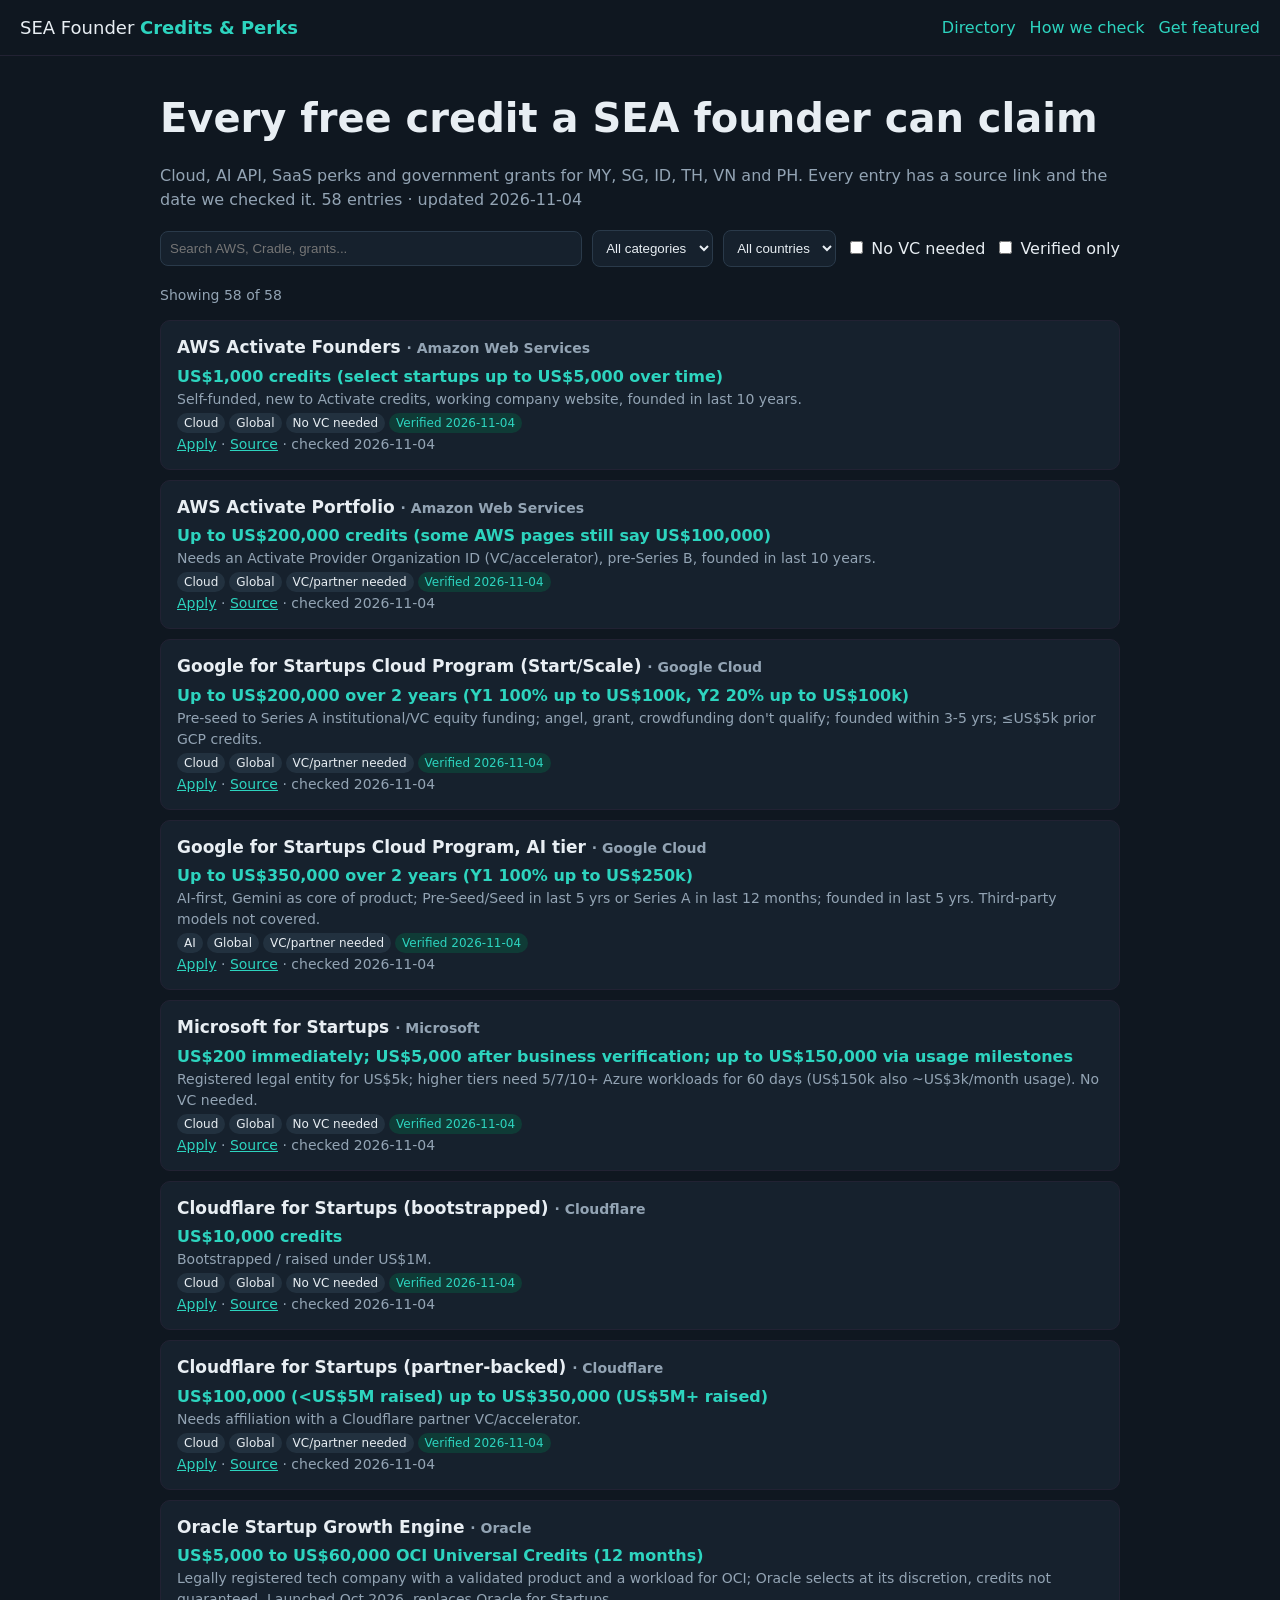
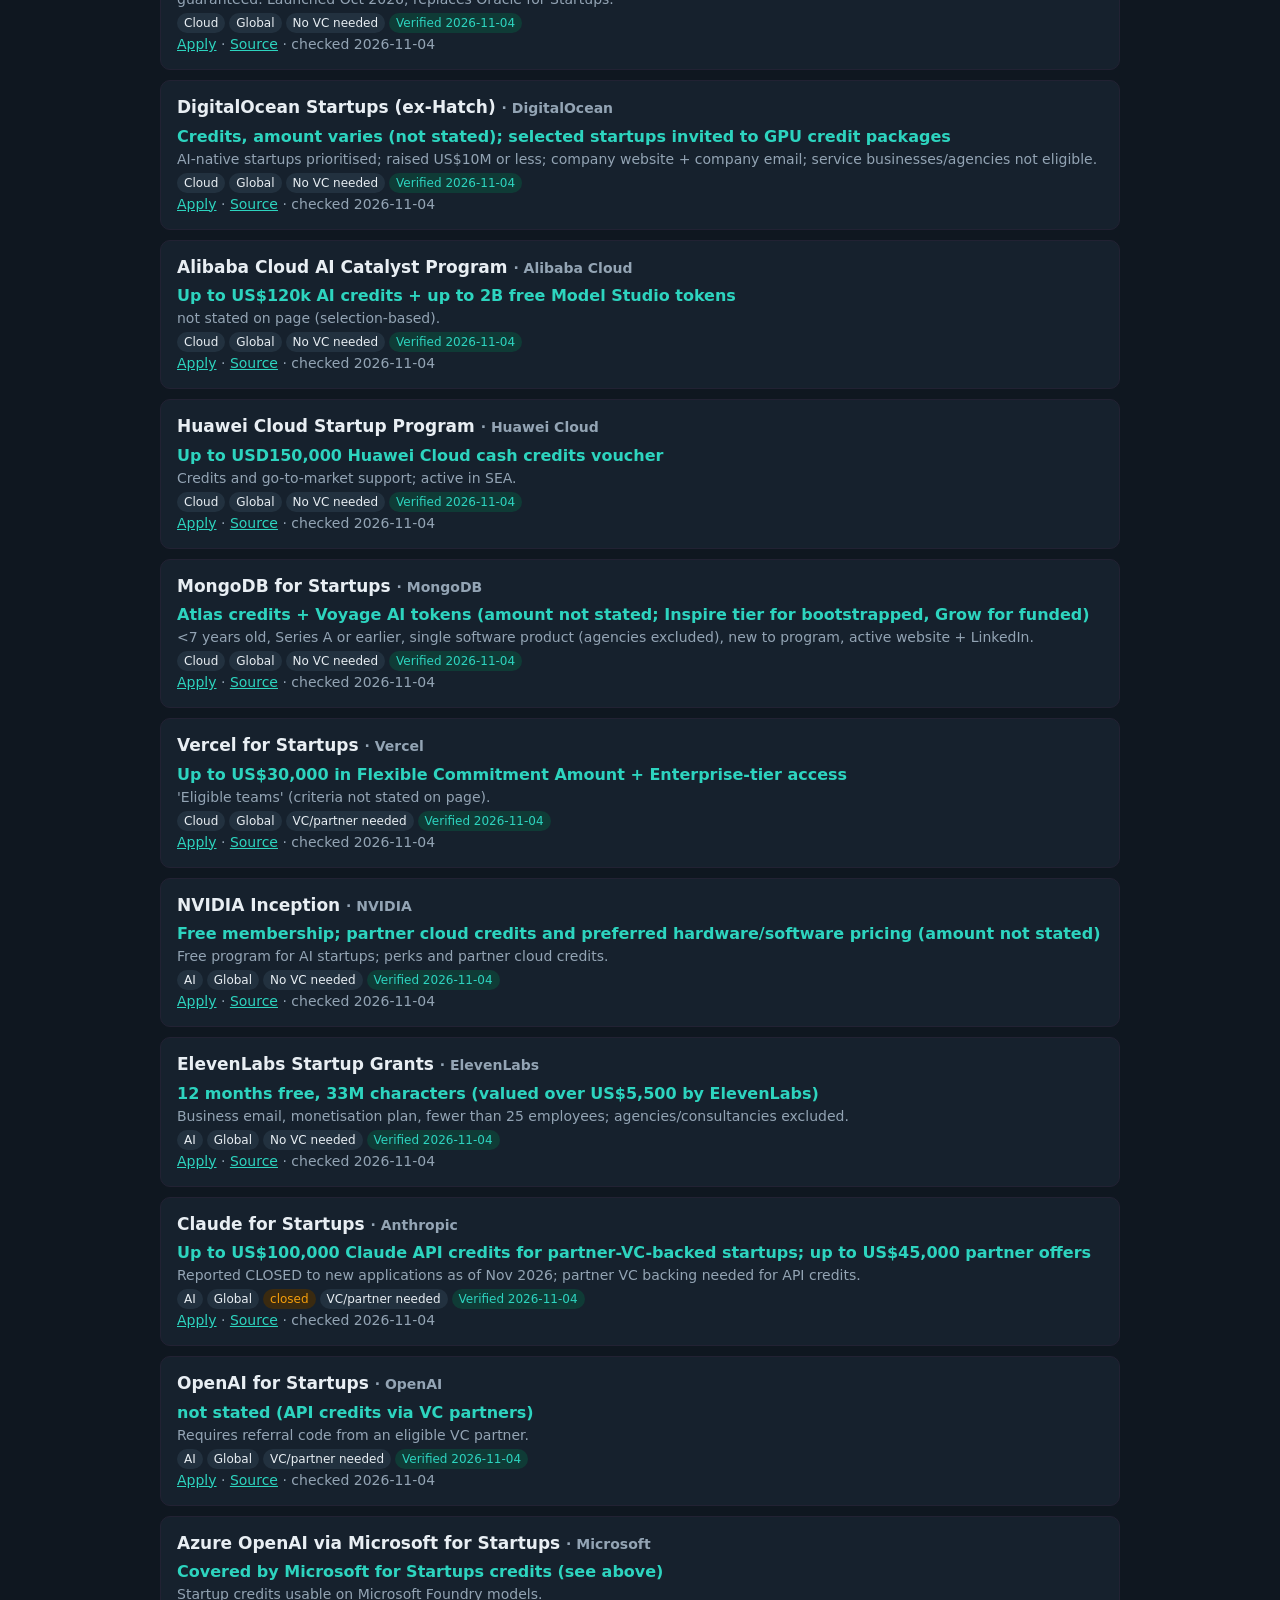
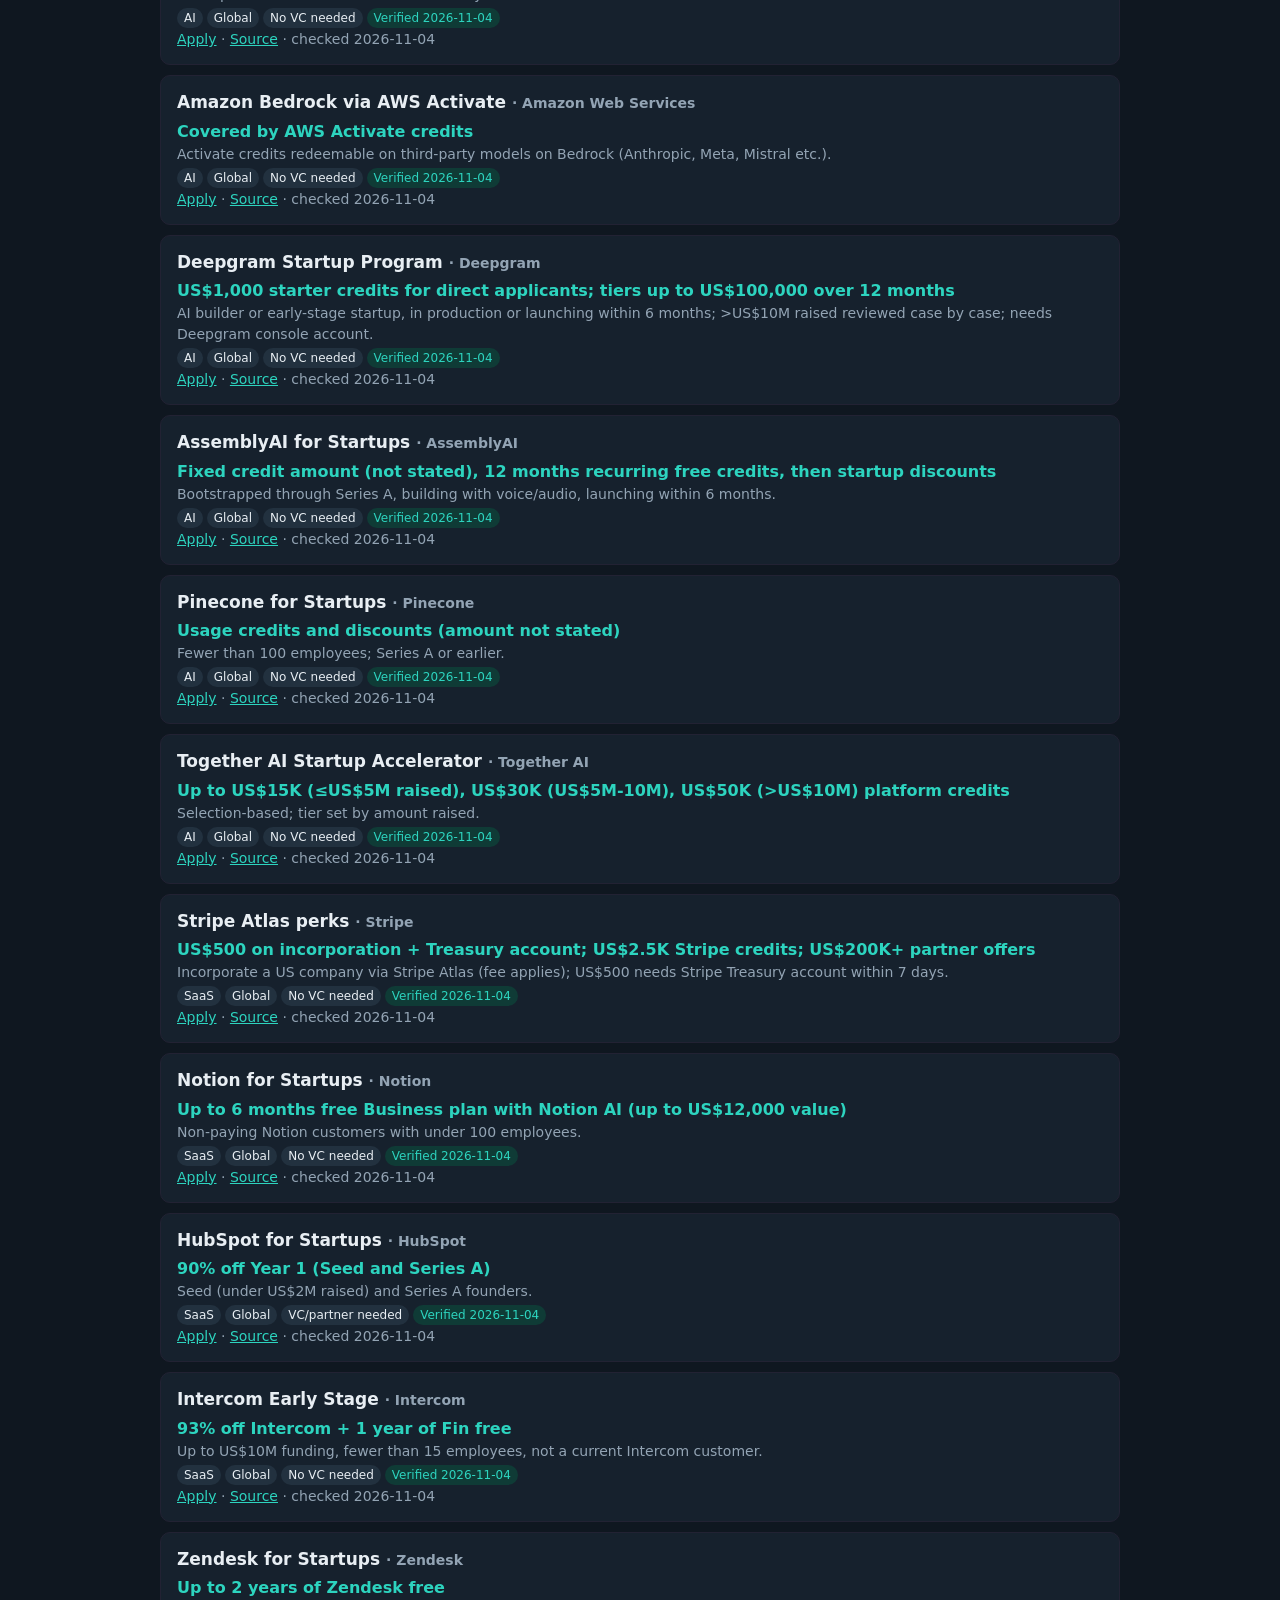
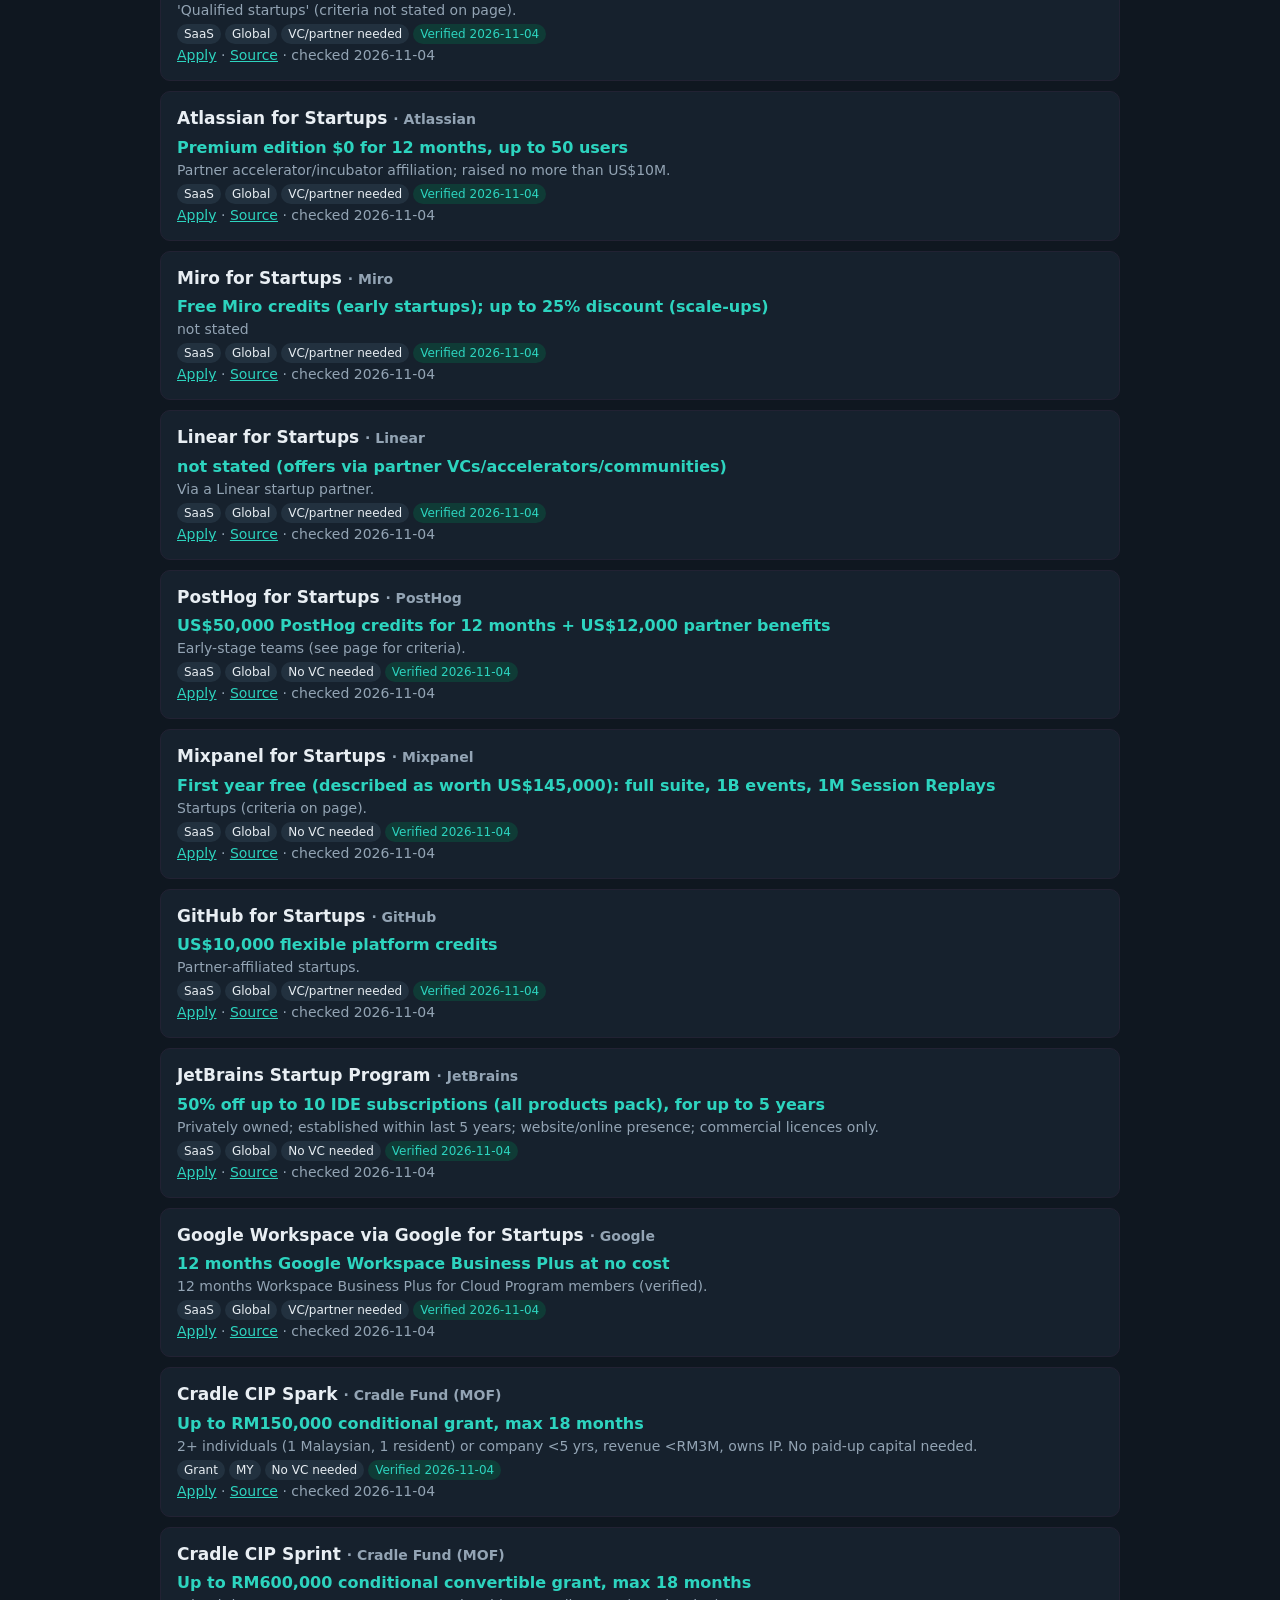
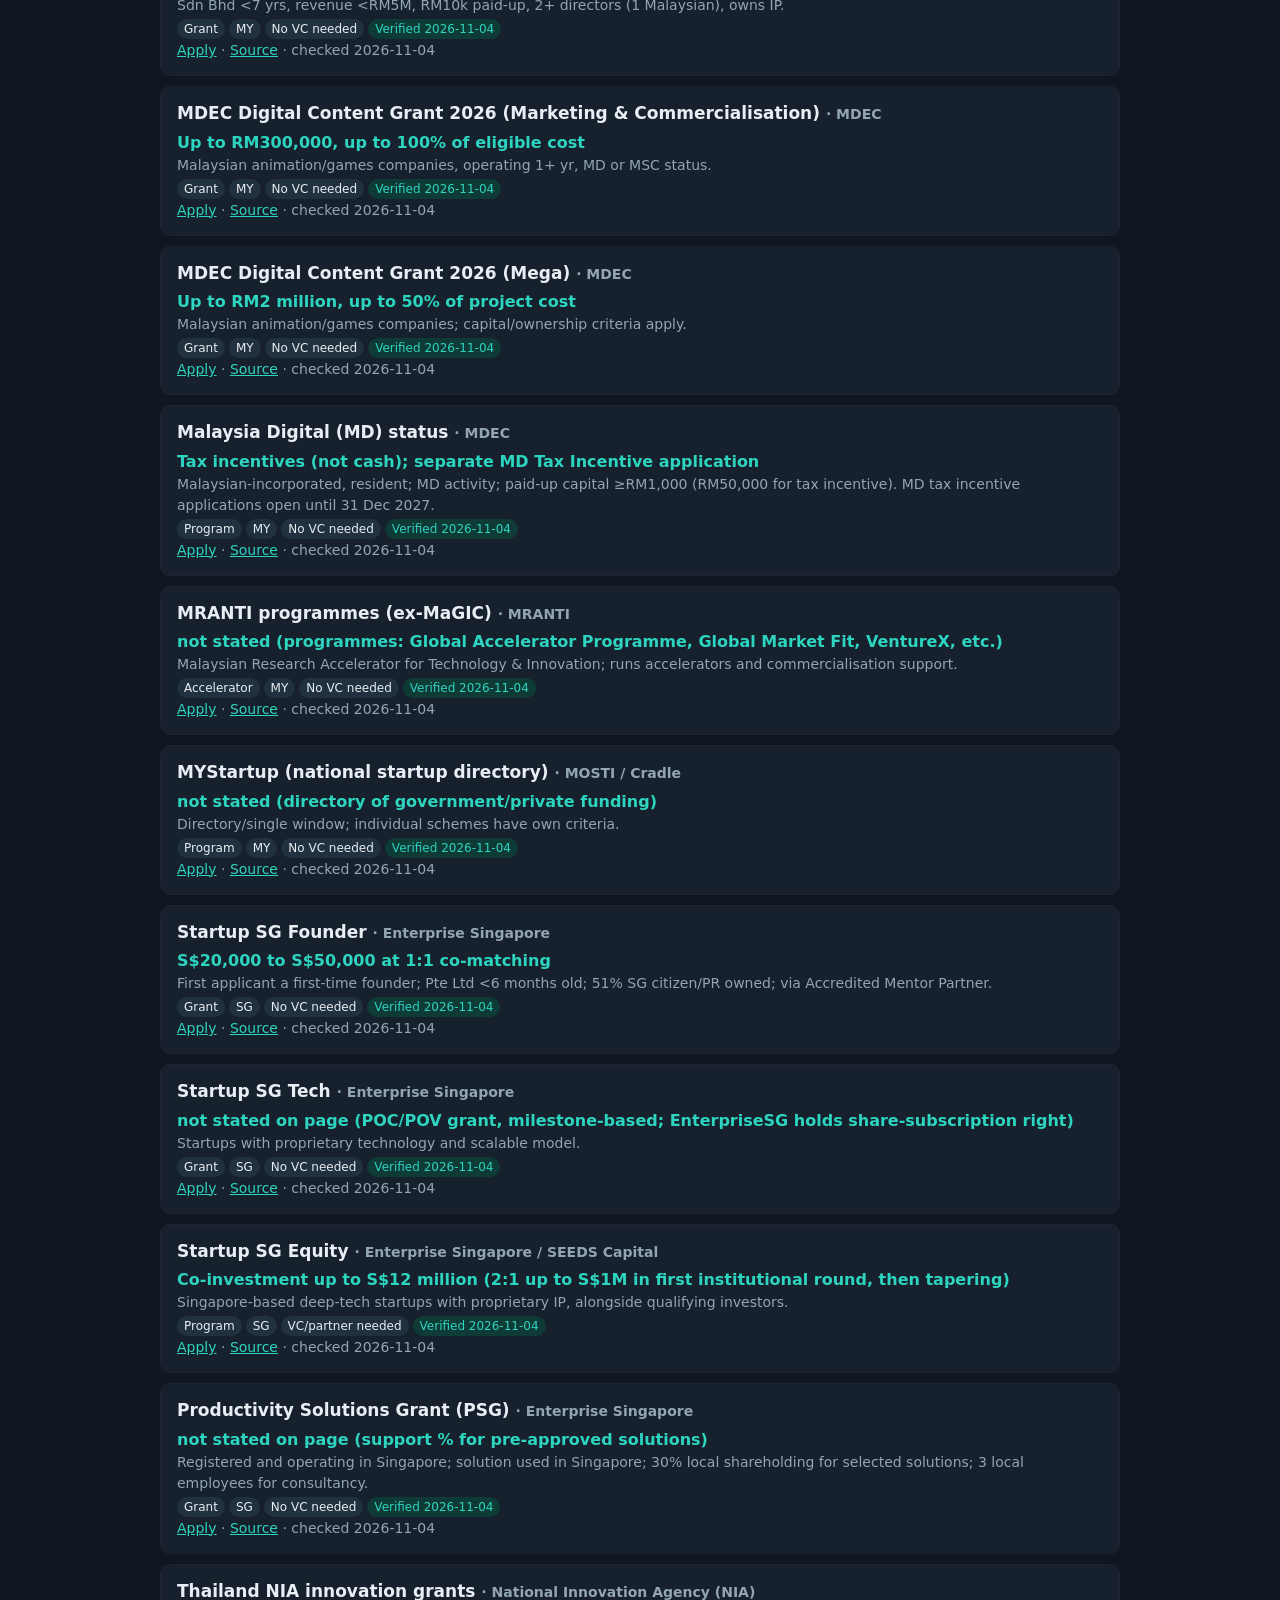
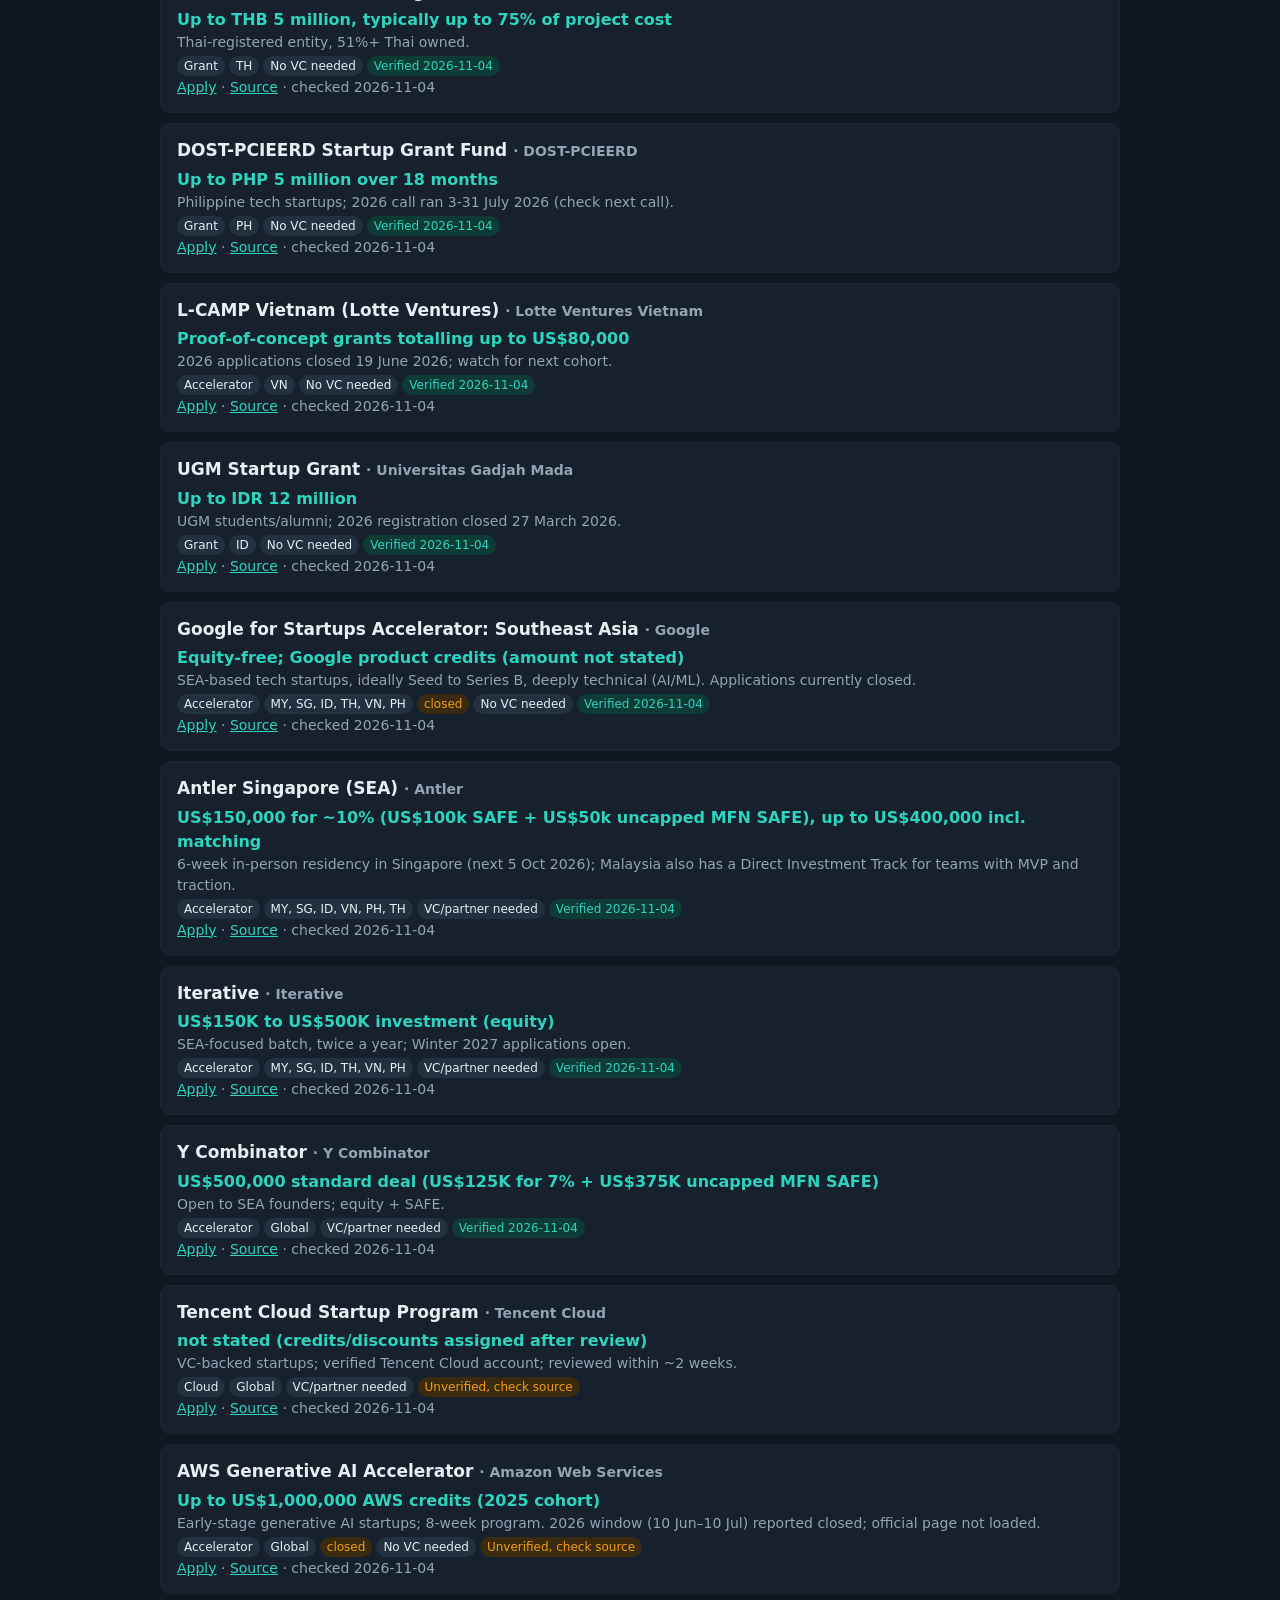
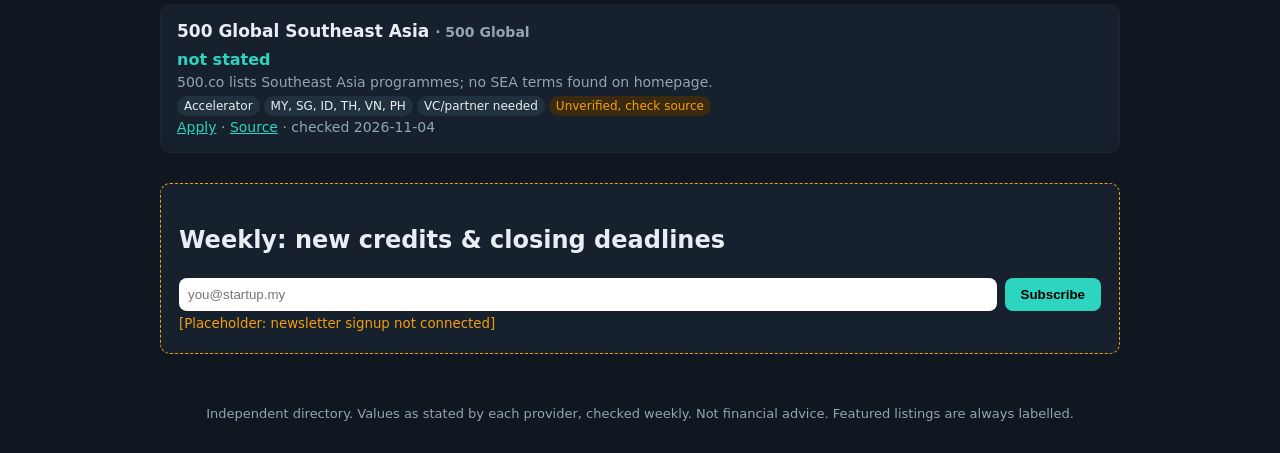
==== index.html @ c635962f "Launch SEA Founder Credits & Perks" ====
<!doctype html><html lang="en"><head><meta charset="utf-8"><meta name="viewport" content="width=device-width,initial-scale=1"><link rel="stylesheet" href="style.css"><title>SEA Founder Credits & Perks: free cloud, AI and grant money for Southeast Asian startups</title><meta name="description" content="Dated, sourced list of startup credits, perks and grants for founders in Malaysia, Singapore, Indonesia, Thailand, Vietnam and the Philippines."></head><body><header><a class="brand" href="index.html">SEA Founder <b>Credits &amp; Perks</b></a><nav><a href="index.html">Directory</a><a href="about.html">How we check</a><a href="featured.html">Get featured</a></nav></header>
<main><section class="hero"><h1>Every free credit a SEA founder can claim</h1><p>Cloud, AI API, SaaS perks and government grants for MY, SG, ID, TH, VN and PH. Every entry has a source link and the date we checked it. <span id="meta"></span></p></section>
<div class="filters"><input id="q" type="search" placeholder="Search AWS, Cradle, grants..." aria-label="Search"><select id="cat" aria-label="Category"><option value="">All categories</option></select><select id="country" aria-label="Country"><option value="">All countries</option></select><label><input type="checkbox" id="novc"> No VC needed</label><label><input type="checkbox" id="ver"> Verified only</label></div>
<p id="count" class="count"></p><div id="list" class="list"></div>
<section class="news"><h2>Weekly: new credits &amp; closing deadlines</h2><!-- PLACEHOLDER: newsletter provider not set up yet. Replace this form action once an account exists (needs Ricky approval). --><form onsubmit="event.preventDefault();this.querySelector(\x27p\x27).hidden=false"><input type="email" required placeholder="you@startup.my" aria-label="Email"><button>Subscribe</button><p hidden class="ph">Newsletter coming soon. Signup is not live yet.</p></form><small class="ph">[Placeholder: newsletter signup not connected]</small></section></main><script src="app.js"></script><footer>Independent directory. Values as stated by each provider, checked weekly. Not financial advice. Featured listings are always labelled.</footer></body></html>
---- style.css ----
:root{--bg:#0f1720;--card:#16212d;--ink:#e8eef3;--mut:#93a4b4;--acc:#2dd4bf;--warn:#f59e0b}
*{box-sizing:border-box}body{margin:0;font:16px/1.5 system-ui,-apple-system,Segoe UI,sans-serif;background:var(--bg);color:var(--ink)}
a{color:var(--acc)}header{display:flex;flex-wrap:wrap;gap:12px;justify-content:space-between;align-items:center;padding:14px 20px;border-bottom:1px solid #223}
.brand{color:var(--ink);text-decoration:none;font-size:18px}.brand b{color:var(--acc)}nav a{margin-left:14px;text-decoration:none}
main{max-width:1000px;margin:auto;padding:20px}.hero h1{font-size:clamp(26px,5vw,40px);margin:.3em 0}.hero p{color:var(--mut)}
.filters{display:flex;flex-wrap:wrap;gap:10px;align-items:center;margin:18px 0}.filters input[type=search],select{padding:9px;border-radius:8px;border:1px solid #2a3a4a;background:var(--card);color:var(--ink)}
#q{flex:1;min-width:200px}.count{color:var(--mut);font-size:14px}
.list{display:grid;gap:10px}.card{background:var(--card);border-radius:10px;padding:14px 16px;border:1px solid #223}
.card h3{margin:0 0 4px;font-size:17px}.val{color:var(--acc);font-weight:600}.mut{color:var(--mut);font-size:14px}
.tag{display:inline-block;font-size:12px;padding:1px 7px;border-radius:99px;background:#22313f;margin-right:4px}.tag.unv{background:#3a2a10;color:var(--warn)}.tag.ok{background:#0f3b36;color:var(--acc)}.tag.feat{background:var(--warn);color:#000}
.news{margin-top:30px;background:var(--card);padding:18px;border-radius:10px;border:1px dashed var(--warn)}.news form{display:flex;flex-wrap:wrap;gap:8px}.news input{flex:1;min-width:180px;padding:9px;border-radius:8px;border:0}.news button{padding:9px 16px;border:0;border-radius:8px;background:var(--acc);font-weight:600}.ph{color:var(--warn)}
.prose{max-width:720px}footer{color:var(--mut);font-size:13px;text-align:center;padding:30px 20px}
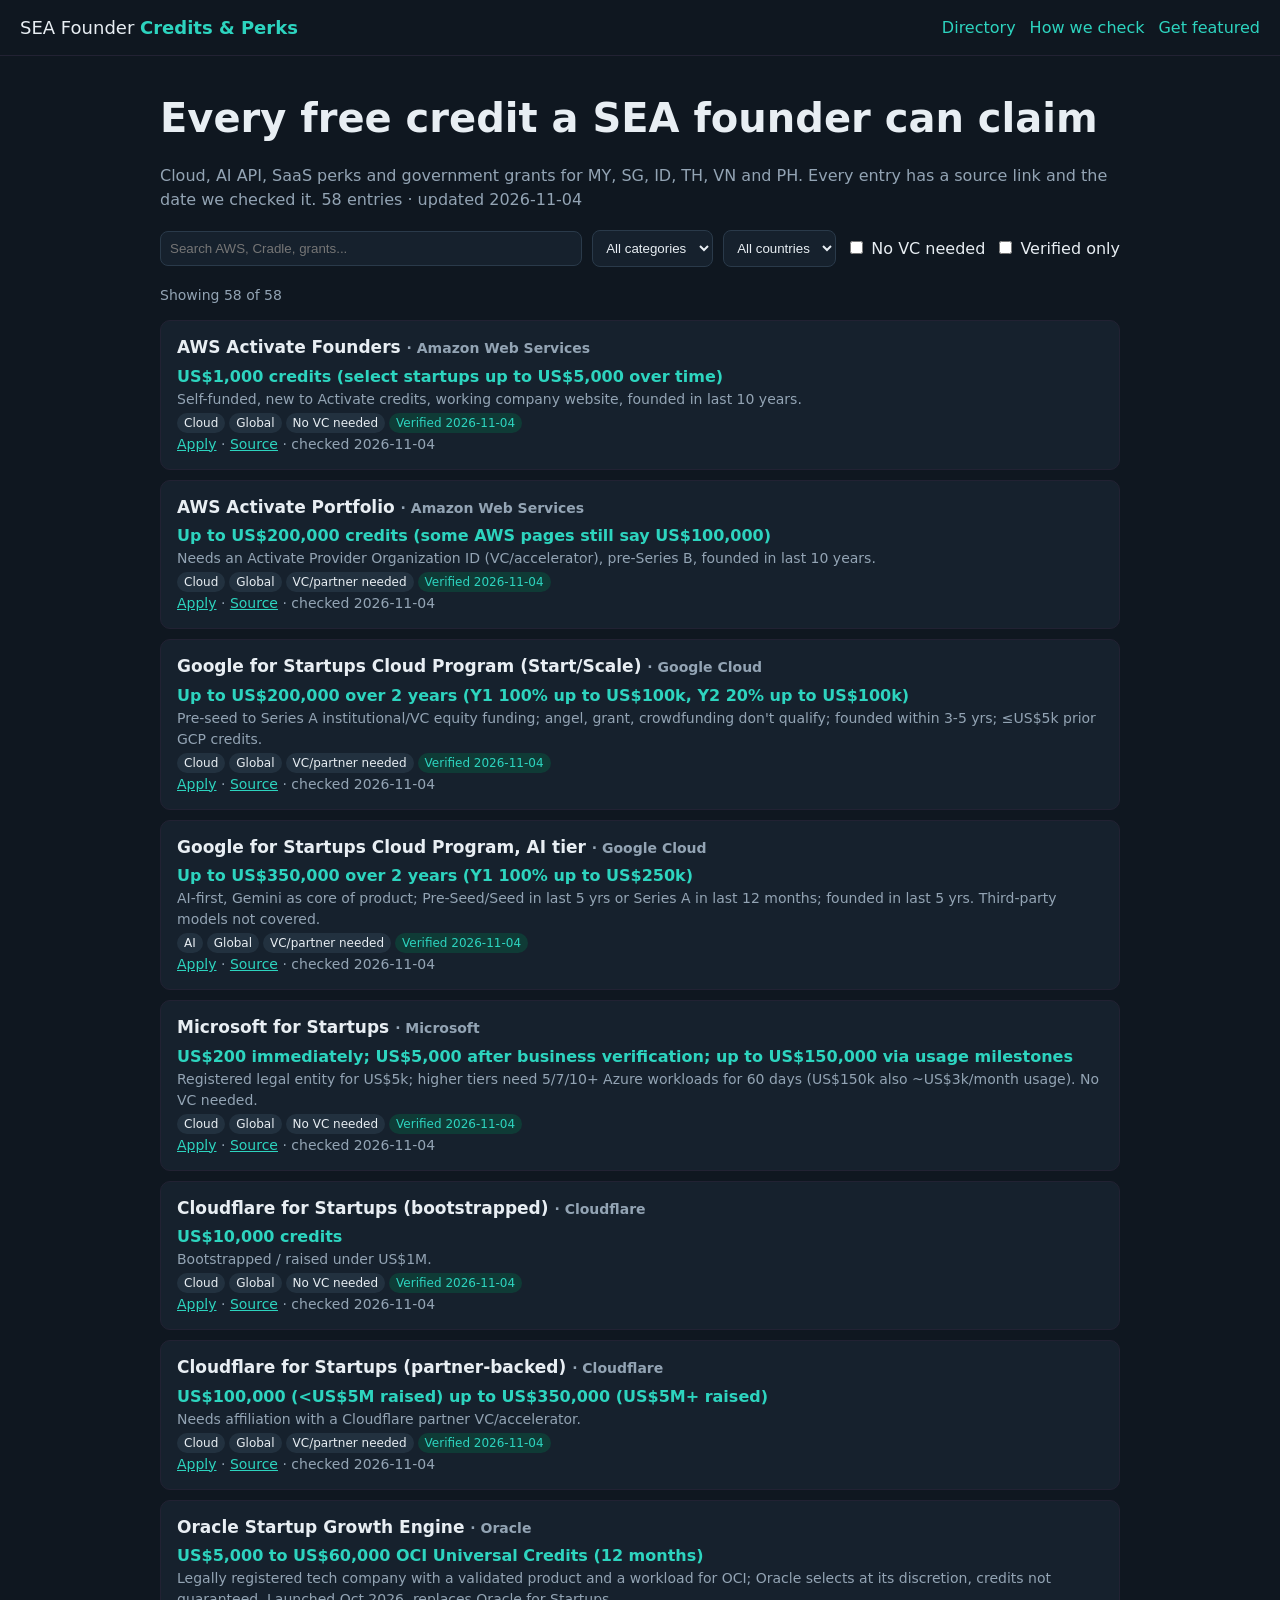
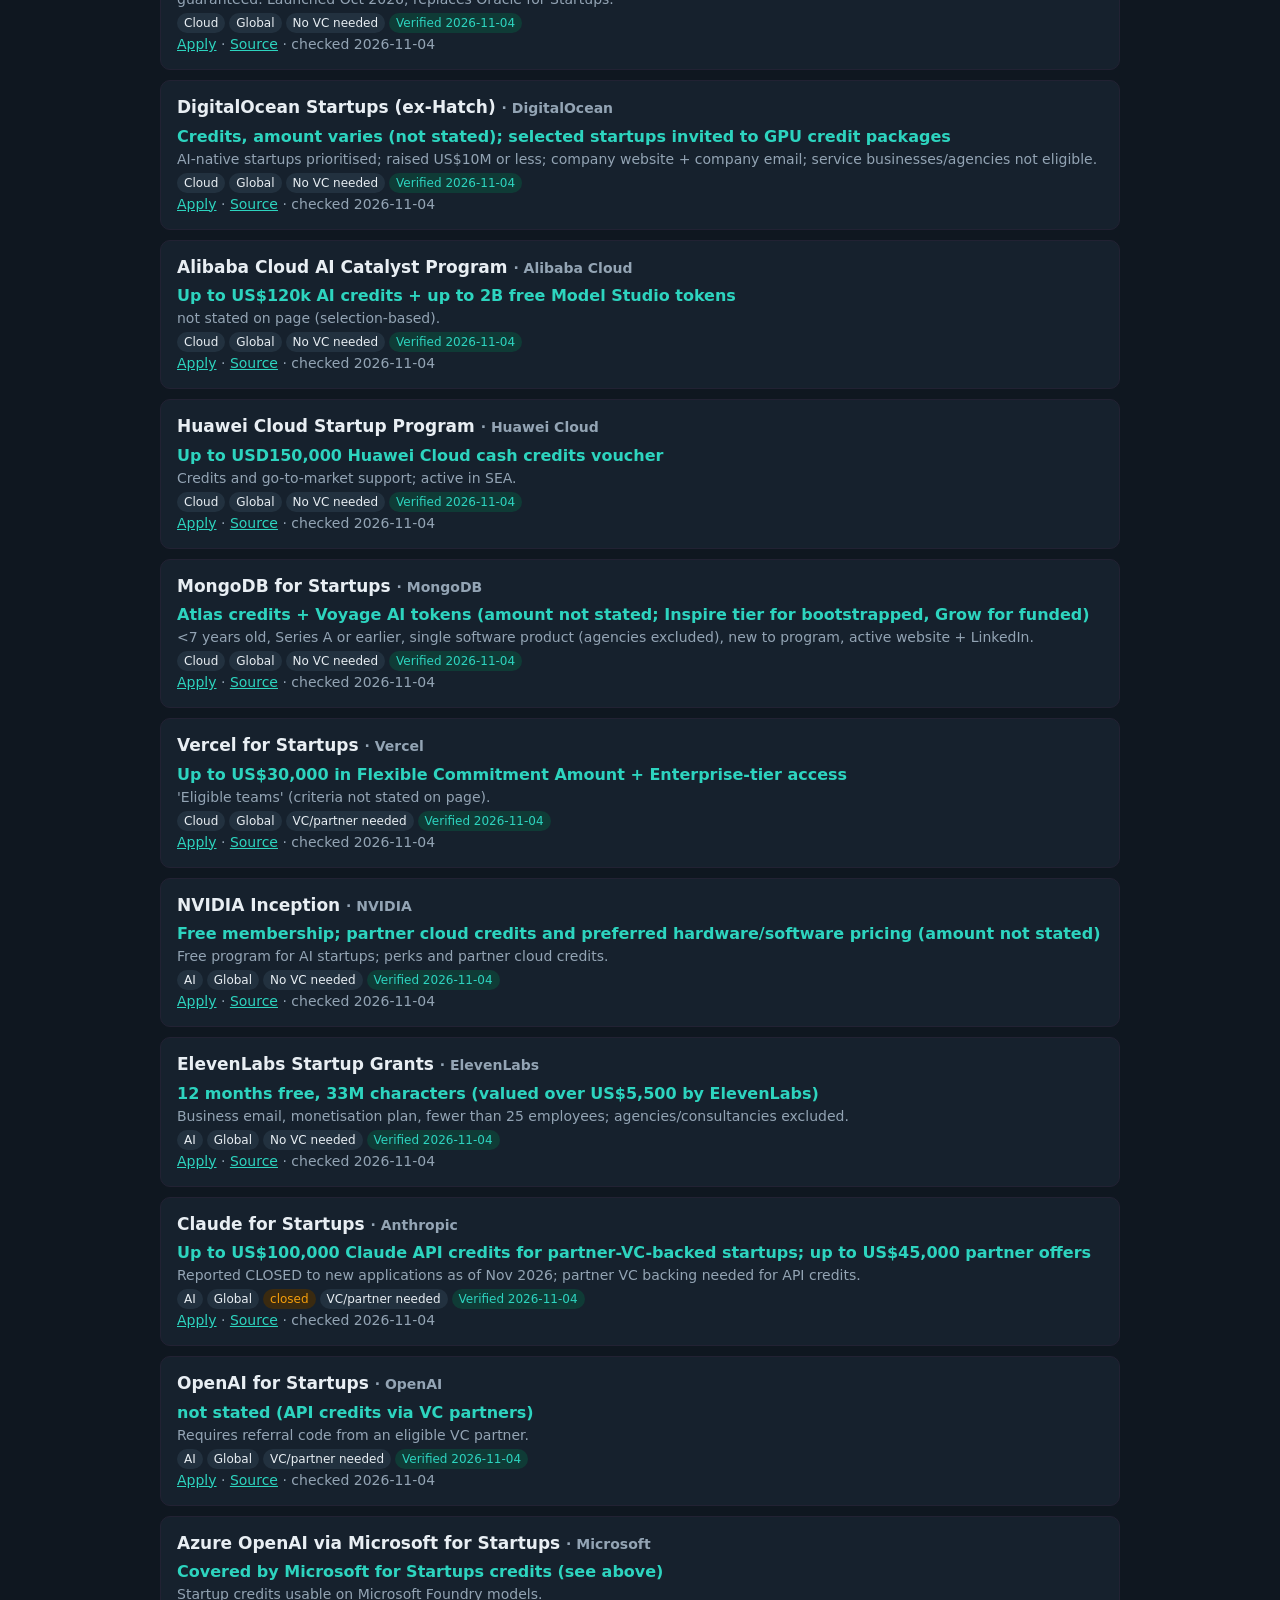
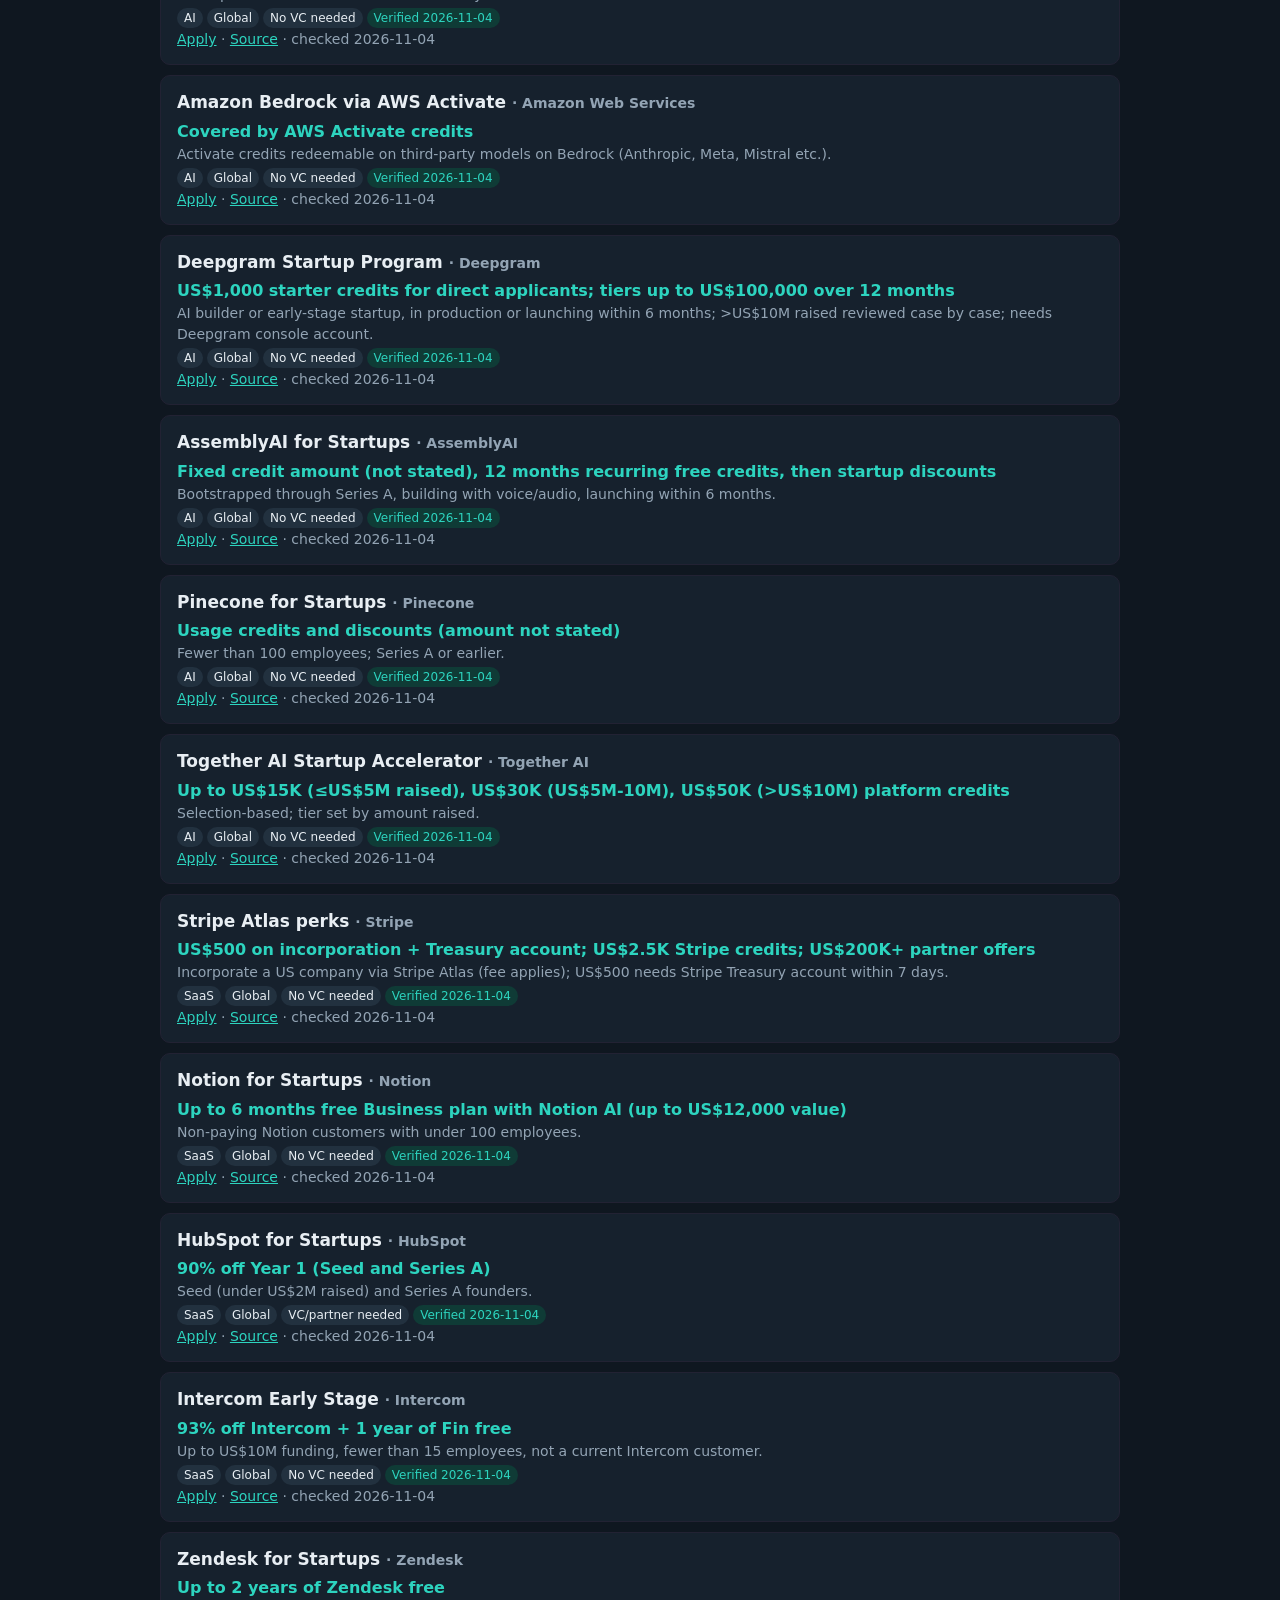
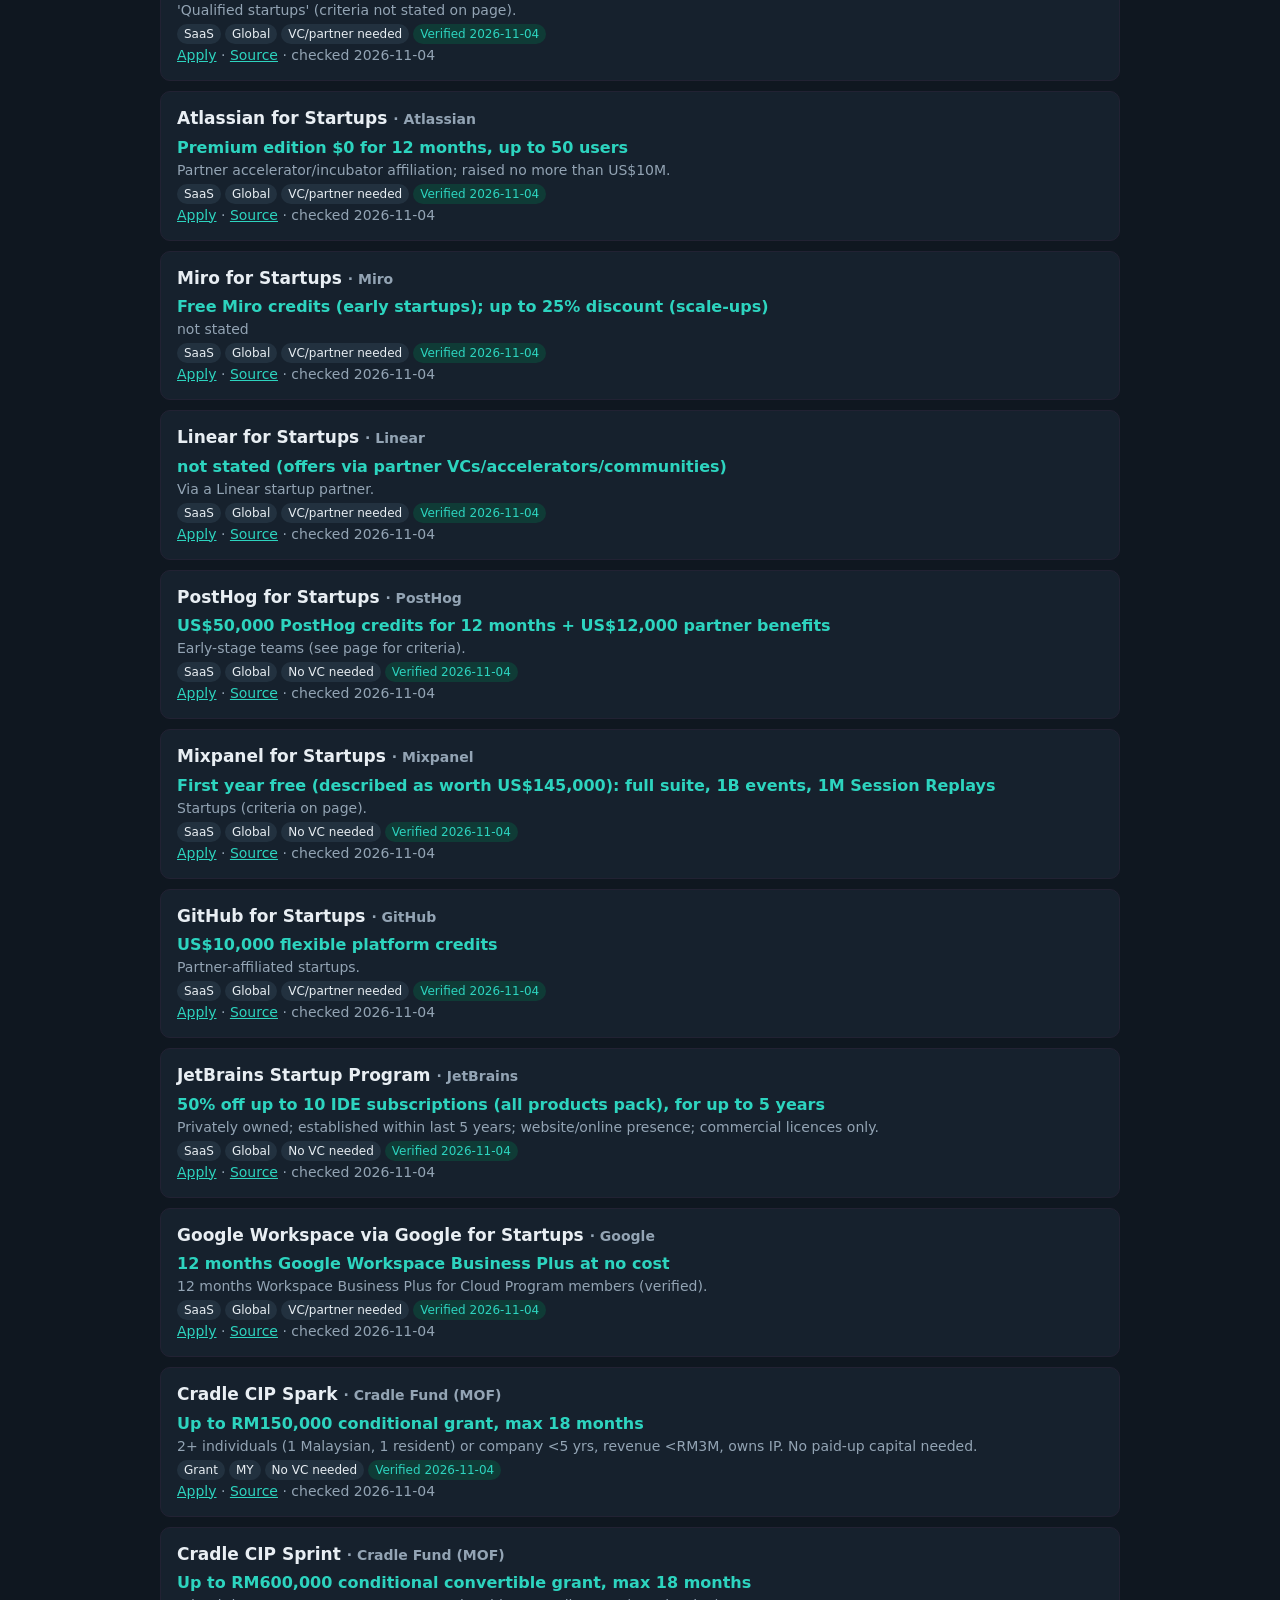
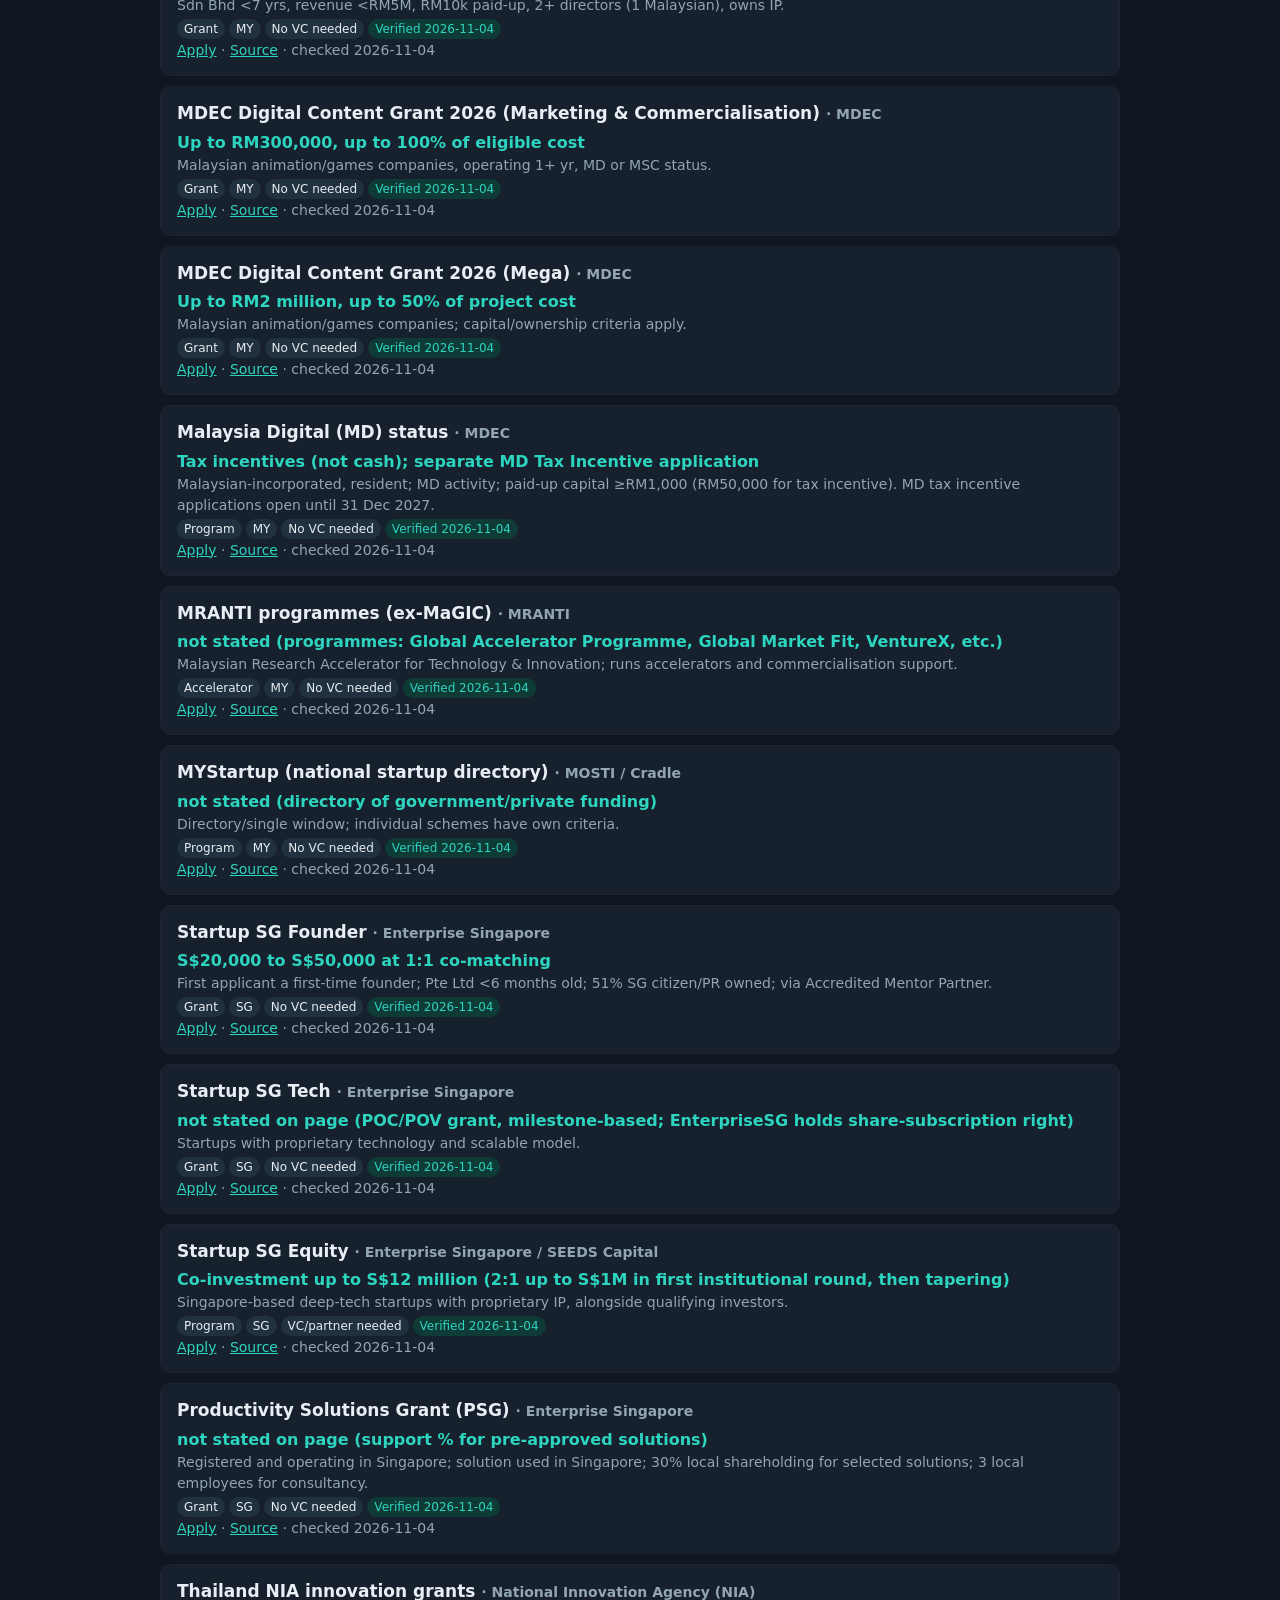
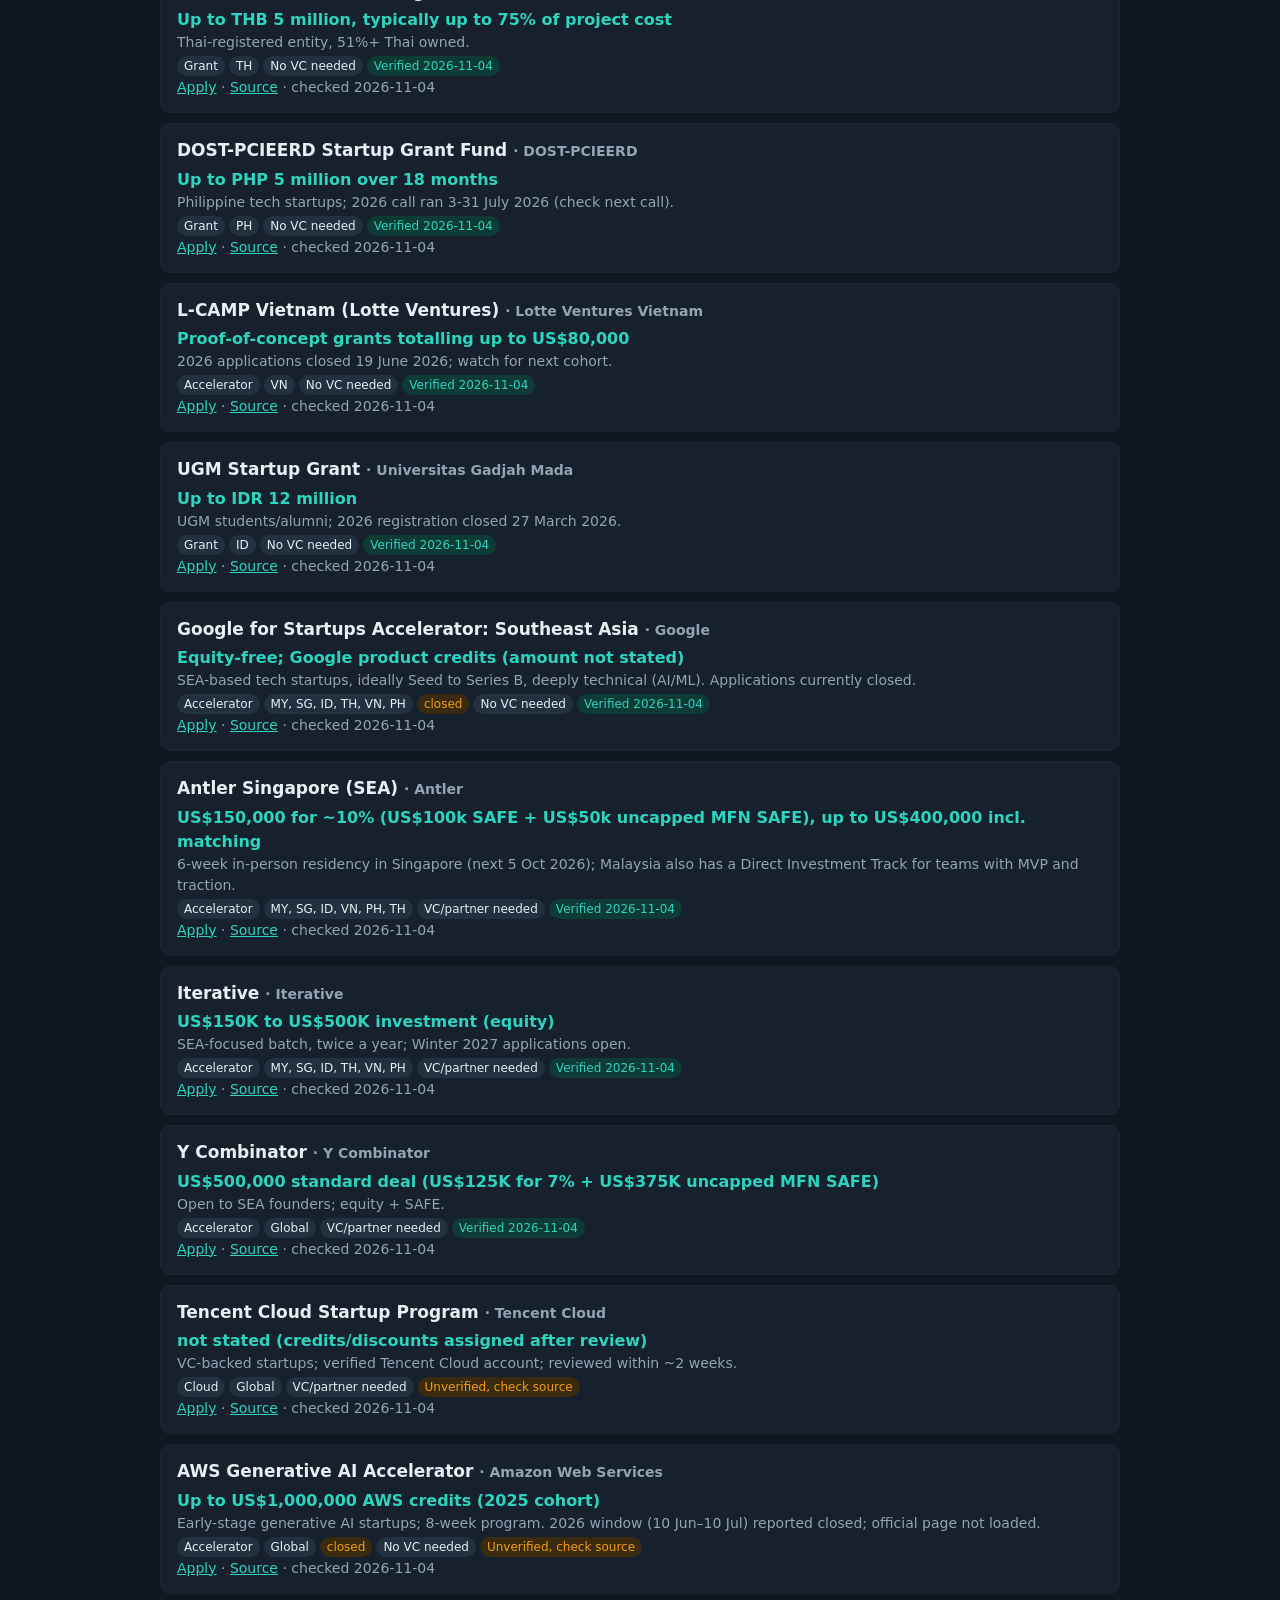
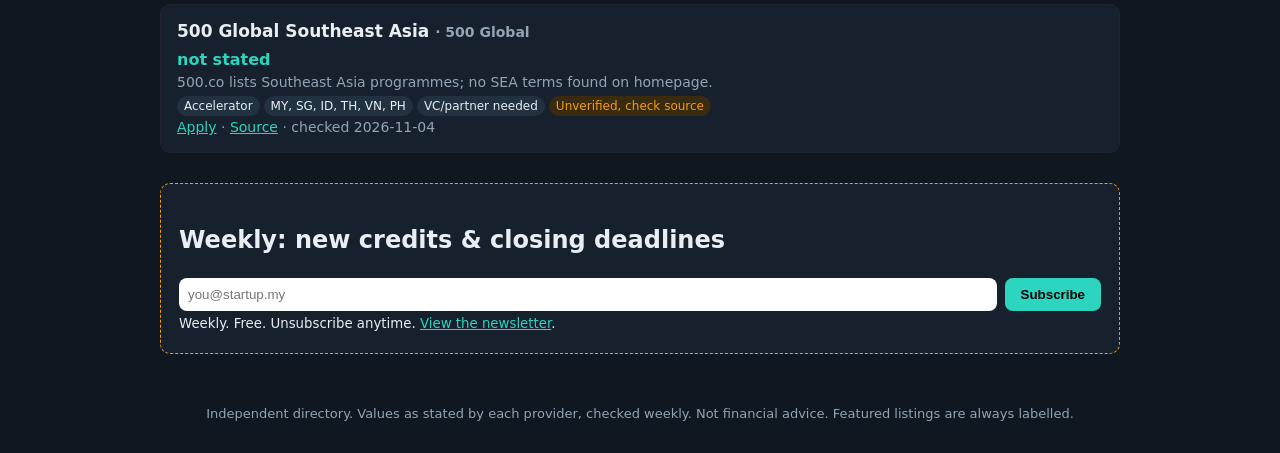
==== commit 73701ee0: "Connect newsletter signup to Buttondown" ====
--- a/index.html
+++ b/index.html
@@ -2,4 +2,4 @@
 <main><section class="hero"><h1>Every free credit a SEA founder can claim</h1><p>Cloud, AI API, SaaS perks and government grants for MY, SG, ID, TH, VN and PH. Every entry has a source link and the date we checked it. <span id="meta"></span></p></section>
 <div class="filters"><input id="q" type="search" placeholder="Search AWS, Cradle, grants..." aria-label="Search"><select id="cat" aria-label="Category"><option value="">All categories</option></select><select id="country" aria-label="Country"><option value="">All countries</option></select><label><input type="checkbox" id="novc"> No VC needed</label><label><input type="checkbox" id="ver"> Verified only</label></div>
 <p id="count" class="count"></p><div id="list" class="list"></div>
-<section class="news"><h2>Weekly: new credits &amp; closing deadlines</h2><!-- PLACEHOLDER: newsletter provider not set up yet. Replace this form action once an account exists (needs Ricky approval). --><form onsubmit="event.preventDefault();this.querySelector(\x27p\x27).hidden=false"><input type="email" required placeholder="you@startup.my" aria-label="Email"><button>Subscribe</button><p hidden class="ph">Newsletter coming soon. Signup is not live yet.</p></form><small class="ph">[Placeholder: newsletter signup not connected]</small></section></main><script src="app.js"></script><footer>Independent directory. Values as stated by each provider, checked weekly. Not financial advice. Featured listings are always labelled.</footer></body></html>
+<section class="news"><h2>Weekly: new credits &amp; closing deadlines</h2><form class="signup" action="https://buttondown.com/api/emails/embed-subscribe/seafoundercredits" method="post" target="popupwindow" onsubmit="window.open('https://buttondown.com/seafoundercredits', 'popupwindow')"><input type="email" name="email" required placeholder="you@startup.my" aria-label="Email"><button type="submit">Subscribe</button></form><small>Weekly. Free. Unsubscribe anytime. <a href="https://buttondown.com/seafoundercredits" target="_blank" rel="noopener">View the newsletter</a>.</small></section></main><script src="app.js"></script><footer>Independent directory. Values as stated by each provider, checked weekly. Not financial advice. Featured listings are always labelled.</footer></body></html>
